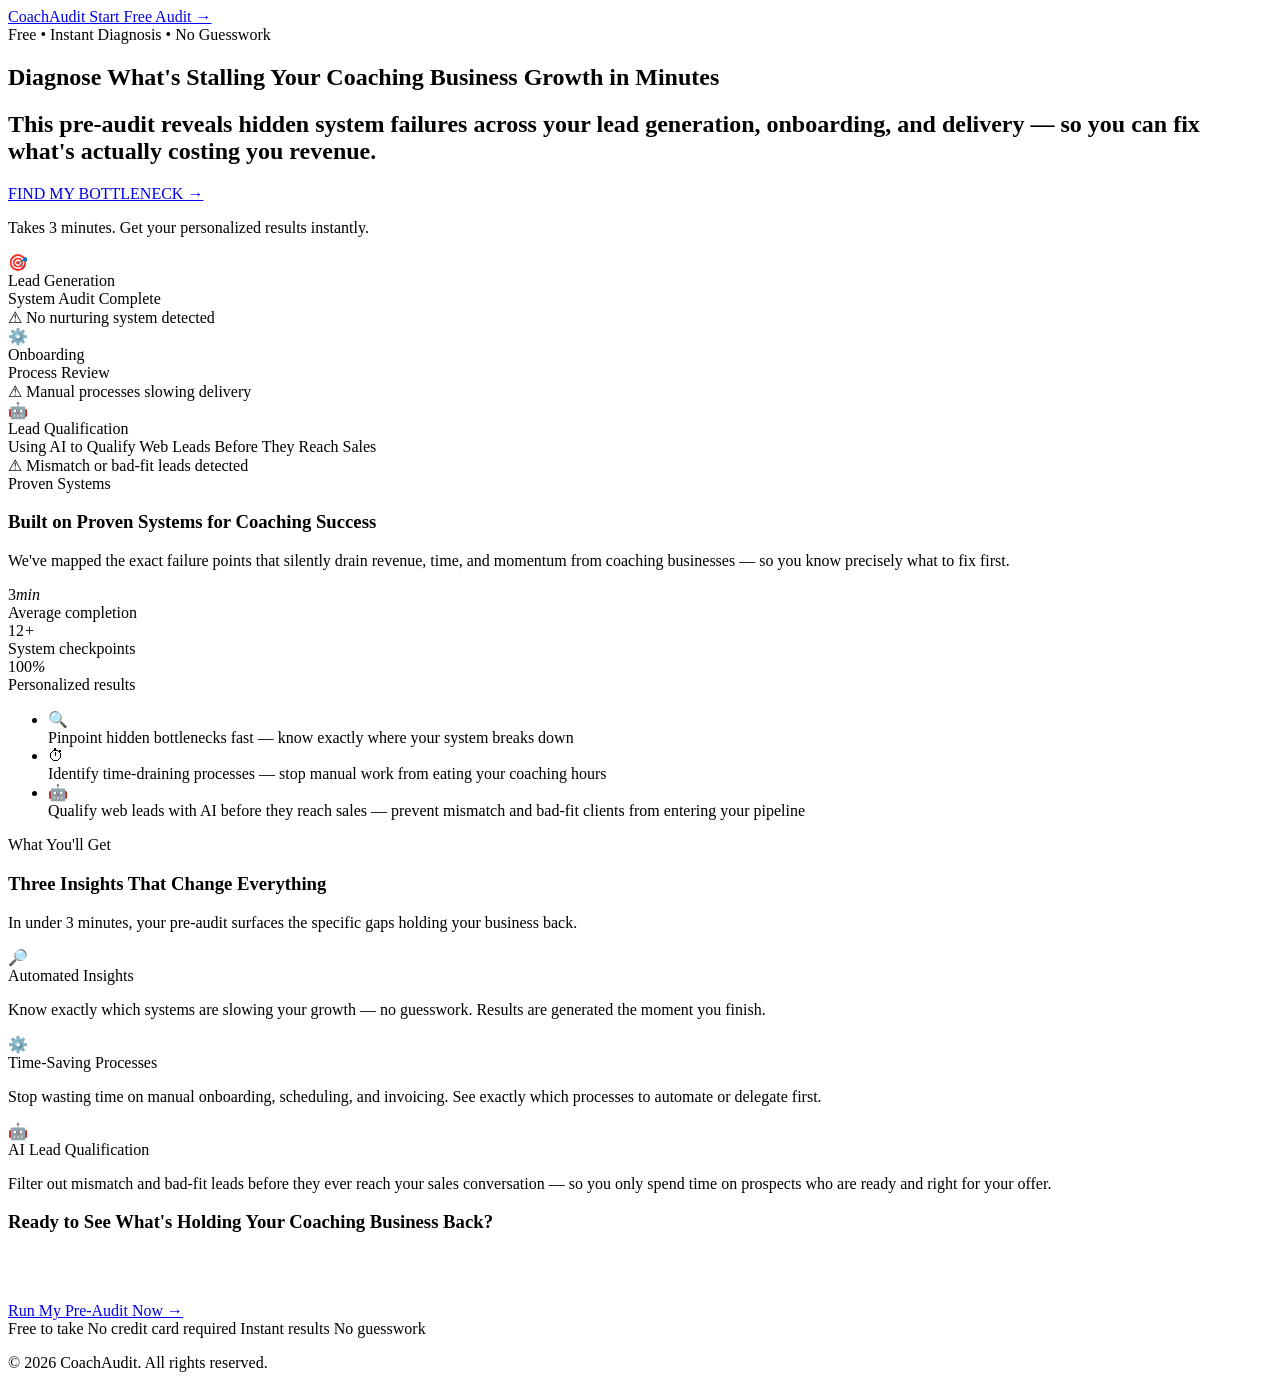
==== index.html @ b31d9e76 "initial commit" ====
<!DOCTYPE html>
<html lang="en">
	<head>
		<meta charset="UTF-8" />
		<meta name="viewport" content="width=device-width, initial-scale=1.0" />
		<title>Coaching Business Pre-Audit | Diagnose What's Stalling Your Growth</title>
		<link rel="preconnect" href="https://fonts.googleapis.com" />
		<link rel="preconnect" href="https://fonts.gstatic.com" crossorigin />
		<link href="https://fonts.googleapis.com/css2?family=Sora:wght@400;500;600;700;800&family=DM+Sans:wght@400;500;600&display=swap" rel="stylesheet" />
		<link rel="stylesheet" href="style.css"/>

	</head>
	<body>

		<!-- ══ NAV ══════════════════════════════════════════════════ -->
		<nav>
			<div class="container">
				<div class="nav-inner">
					<a href="#" class="logo">
						<span class="logo-pip"></span>CoachAudit
					</a>
					<a href="YOUR_PRE_AUDIT_APP_URL_HERE" class="nav-btn">Start Free Audit →</a>
				</div>
			</div>
		</nav>


		<!-- ══ 1️⃣ HERO ═════════════════════════════════════════════ -->
		<section id="hero">
			<div class="container">
				<div class="hero-grid">

					<!-- Left Column -->
					<div>
						<!-- Accent line ABOVE button (spec) -->
						<div class="hero-accent t-accent">
							Free &bull; Instant Diagnosis &bull; No Guesswork
						</div>

						<h1 class="t-h1 hero-h1">
							Diagnose What's Stalling Your Coaching Business Growth in Minutes
						</h1>

						<h2 class="t-h2 hero-h2">
							This pre-audit reveals hidden system failures across your lead generation, onboarding, and delivery — so you can fix what's actually costing you revenue.
						</h2>

						<!-- CTA Stack: Button → Microcopy (16px gap) -->
						<a href="YOUR_PRE_AUDIT_APP_URL_HERE" class="btn-primary">
							<span class="t-btn">FIND MY BOTTLENECK →</span>
						</a>
						<p class="t-body" style="font-size:16px;">Takes 3 minutes. Get your personalized results instantly.</p>
					</div>

					<!-- Right Column — Audit Mock Cards (white bg, soft shadow, rounded 8px, 16px vertical spacing) -->
					<div class="cards-stack">

						<div class="audit-card">
							<div class="ci-wrap ci-red">🎯</div>
							<div>
								<div class="card-cat">Lead Generation</div>
								<div class="card-head">System Audit Complete</div>
								<!-- Red (#E05252) for issues -->
								<span class="card-badge cb-red">⚠ No nurturing system detected</span>
							</div>
						</div>

						<div class="audit-card">
							<div class="ci-wrap ci-red">⚙️</div>
							<div>
								<div class="card-cat">Onboarding</div>
								<div class="card-head">Process Review</div>
								<span class="card-badge cb-red">⚠ Manual processes slowing delivery</span>
							</div>
						</div>

						<div class="audit-card">
							<div class="ci-wrap ci-red">🤖</div>
							<div>
								<div class="card-cat">Lead Qualification</div>
								<div class="card-head">Using AI to Qualify Web Leads Before They Reach Sales</div>
								<span class="card-badge cb-red">⚠ Mismatch or bad-fit leads detected</span>
							</div>
						</div>

					</div>
				</div>
			</div>
		</section>


		<!-- ══ 2️⃣ AUTHORITY BLOCK ═══════════════════════════════════ -->
		<!-- Background: #E8E6DF -->
		<section id="authority">
			<div class="container">
				<div class="auth-inner">

					<div class="reveal">
						<div class="eyebrow">Proven Systems</div>
						<!-- H3: Bold 700, 28–32px, color #E05252 -->
						<h3 class="t-h3">Built on Proven Systems for Coaching Success</h3>
						<div class="rule"></div>
						<p class="t-body">We've mapped the exact failure points that silently drain revenue, time, and momentum from coaching businesses — so you know precisely what to fix first.</p>
						<div class="stat-row">
							<div>
								<div class="stat-num">3<em>min</em></div>
								<div class="stat-lbl">Average completion</div>
							</div>
							<div>
								<div class="stat-num">12<em>+</em></div>
								<div class="stat-lbl">System checkpoints</div>
							</div>
							<div>
								<div class="stat-num">100<em>%</em></div>
								<div class="stat-lbl">Personalized results</div>
							</div>
						</div>
					</div>

					<!-- Icons: #E8A427 / #E05252, 24–32px -->
					<ul class="auth-bullets reveal d1">
						<li>
							<div class="bull-icon">🔍</div>
							<span class="bull-text">Pinpoint hidden bottlenecks fast — know exactly where your system breaks down</span>
						</li>
						<li>
							<div class="bull-icon">⏱</div>
							<span class="bull-text">Identify time-draining processes — stop manual work from eating your coaching hours</span>
						</li>
						<li>
							<div class="bull-icon">🤖</div>
							<span class="bull-text">Qualify web leads with AI before they reach sales — prevent mismatch and bad-fit clients from entering your pipeline</span>
						</li>
					</ul>

				</div>
			</div>
		</section>


		<!-- ══ 3️⃣ FEATURES ═══════════════════════════════════════════ -->
		<!-- Background: #E8E6DF -->
		<section id="features">
			<div class="container">

				<div class="feat-header reveal">
					<div class="eyebrow" style="justify-content:center;">What You'll Get</div>
					<h3 class="t-h3">Three Insights That Change Everything</h3>
					<p class="t-body" style="margin-top:10px;">In under 3 minutes, your pre-audit surfaces the specific gaps holding your business back.</p>
				</div>

				<!-- 3 columns horizontal on desktop -->
				<div class="feat-grid">

					<div class="feat-card reveal d1">
						<!-- Icon: magnifying glass, #E8A427 -->
						<div class="feat-icon">🔎</div>
						<!-- Feature Headline: Bold 700, 20px, #000 -->
						<div class="t-feat">Automated Insights</div>
						<!-- Body: Regular 400, 16px, #444 -->
						<p class="t-body">Know exactly which systems are slowing your growth — no guesswork. Results are generated the moment you finish.</p>
					</div>

					<div class="feat-card reveal d2">
						<!-- Icon: clock/gear -->
						<div class="feat-icon">⚙️</div>
						<div class="t-feat">Time-Saving Processes</div>
						<p class="t-body">Stop wasting time on manual onboarding, scheduling, and invoicing. See exactly which processes to automate or delegate first.</p>
					</div>

					<div class="feat-card reveal d3">
						<!-- Icon: AI / filter -->
						<div class="feat-icon">🤖</div>
						<div class="t-feat">AI Lead Qualification</div>
						<p class="t-body">Filter out mismatch and bad-fit leads before they ever reach your sales conversation — so you only spend time on prospects who are ready and right for your offer.</p>
					</div>

				</div>
			</div>
		</section>


		<!-- ══ 4️⃣ SECONDARY CTA ══════════════════════════════════════ -->
		<section id="cta2">
			<div class="container">
				<!-- H3: Bold 700, 24px, spec shows same size desktop/mobile -->
				<h3 class="t-h3">Ready to See What's Holding Your Coaching Business Back?</h3>
				<!-- Microcopy: Regular 400, 16px / 14px mobile -->
				<p class="cta2-micro t-body" style="color:rgba(255,255,255,.5); margin:12px 0 32px;">Takes just 3 minutes. Get actionable insights instantly.</p>
				<!-- Button: full-width, #E8A427, Bold 700, rounded 10px, subtle shadow -->
				<a href="YOUR_PRE_AUDIT_APP_URL_HERE" class="btn-primary full-center">
					<span class="t-btn">Run My Pre-Audit Now →</span>
				</a>
				<div class="trust-row">
					<span class="trust-item">Free to take</span>
					<span class="trust-item">No credit card required</span>
					<span class="trust-item">Instant results</span>
					<span class="trust-item">No guesswork</span>
				</div>
			</div>
		</section>


		<!-- ══ FOOTER ═════════════════════════════════════════════════ -->
		<footer>
			<div class="container">
				<p>© 2026 CoachAudit. All rights reserved.</p>
			</div>
		</footer>


		<!-- ══ SCROLL REVEAL ══════════════════════════════════════════ -->
		<script>
		const io = new IntersectionObserver(entries => {
			entries.forEach(e => {
				if (e.isIntersecting) { e.target.classList.add('in'); io.unobserve(e.target); }
			});
		}, { threshold: 0.13 });
		document.querySelectorAll('.reveal').forEach(el => io.observe(el));
		</script>

	</body>
</html>
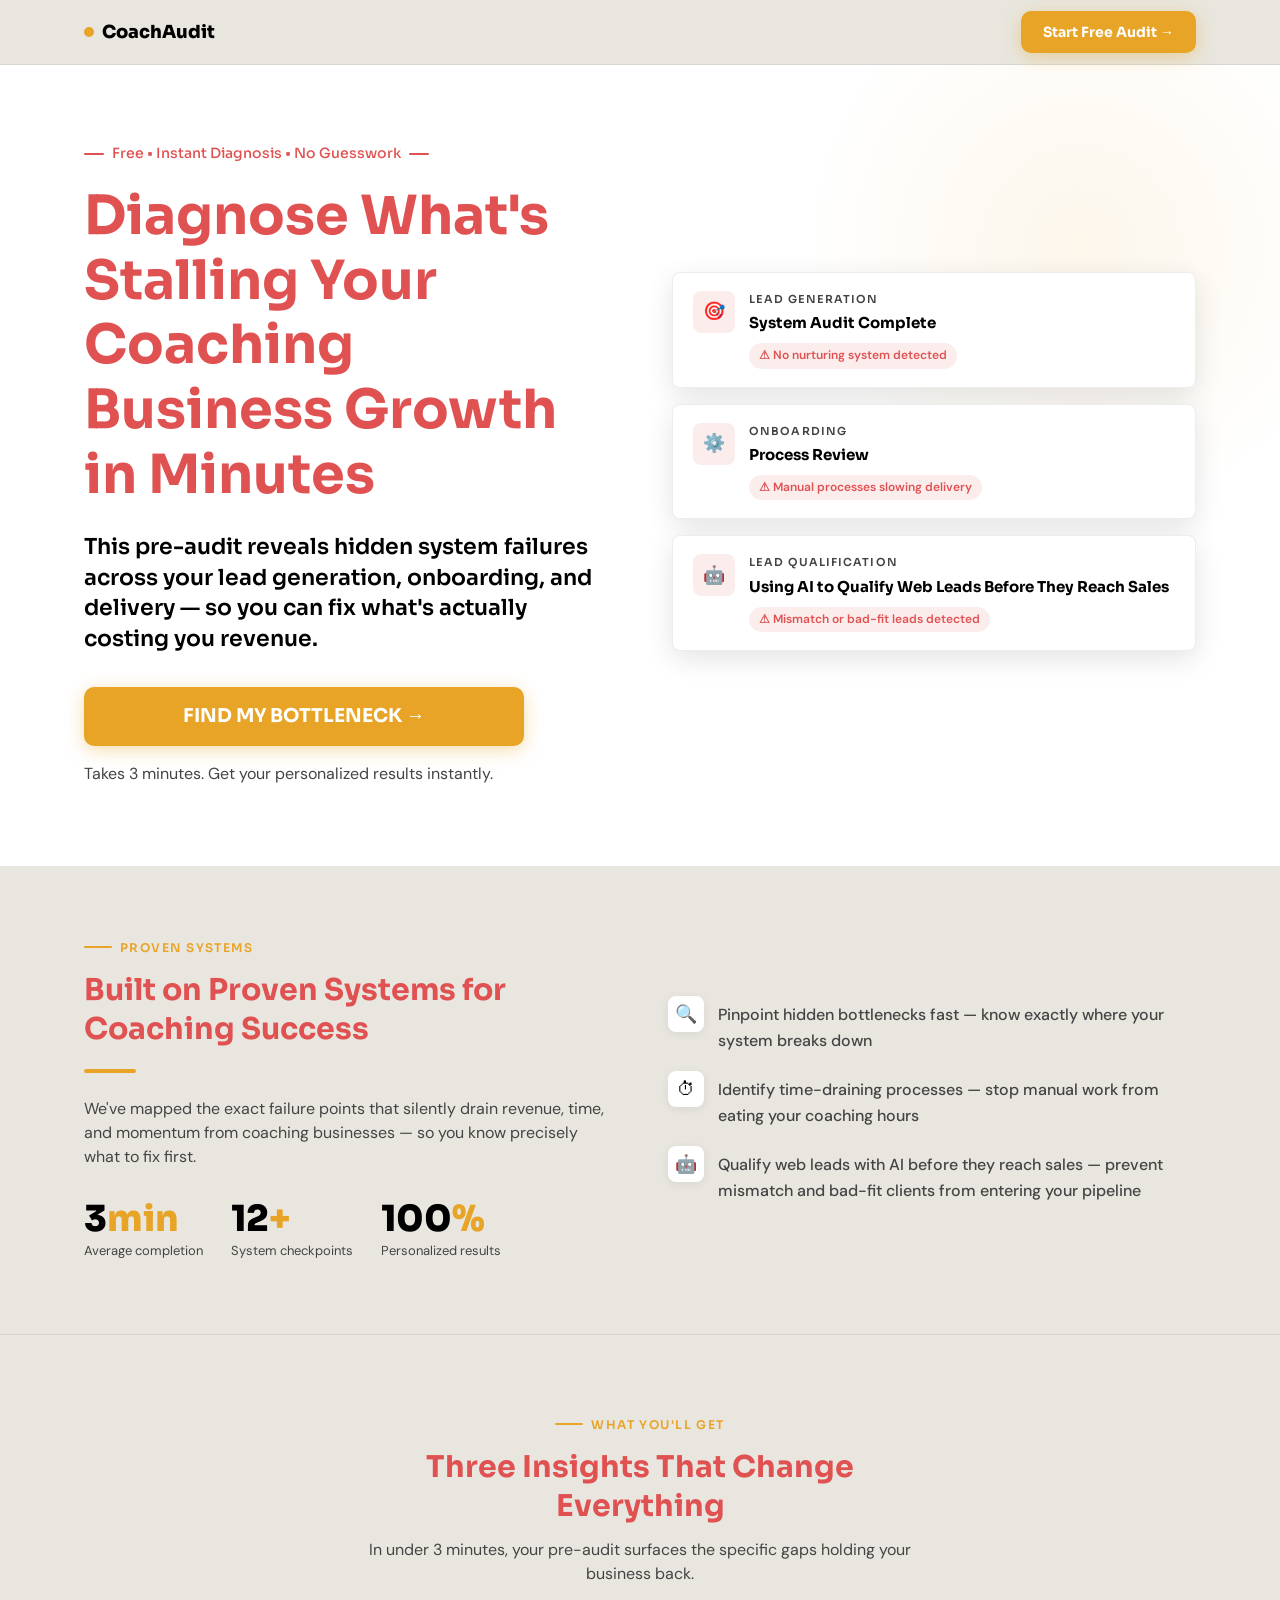
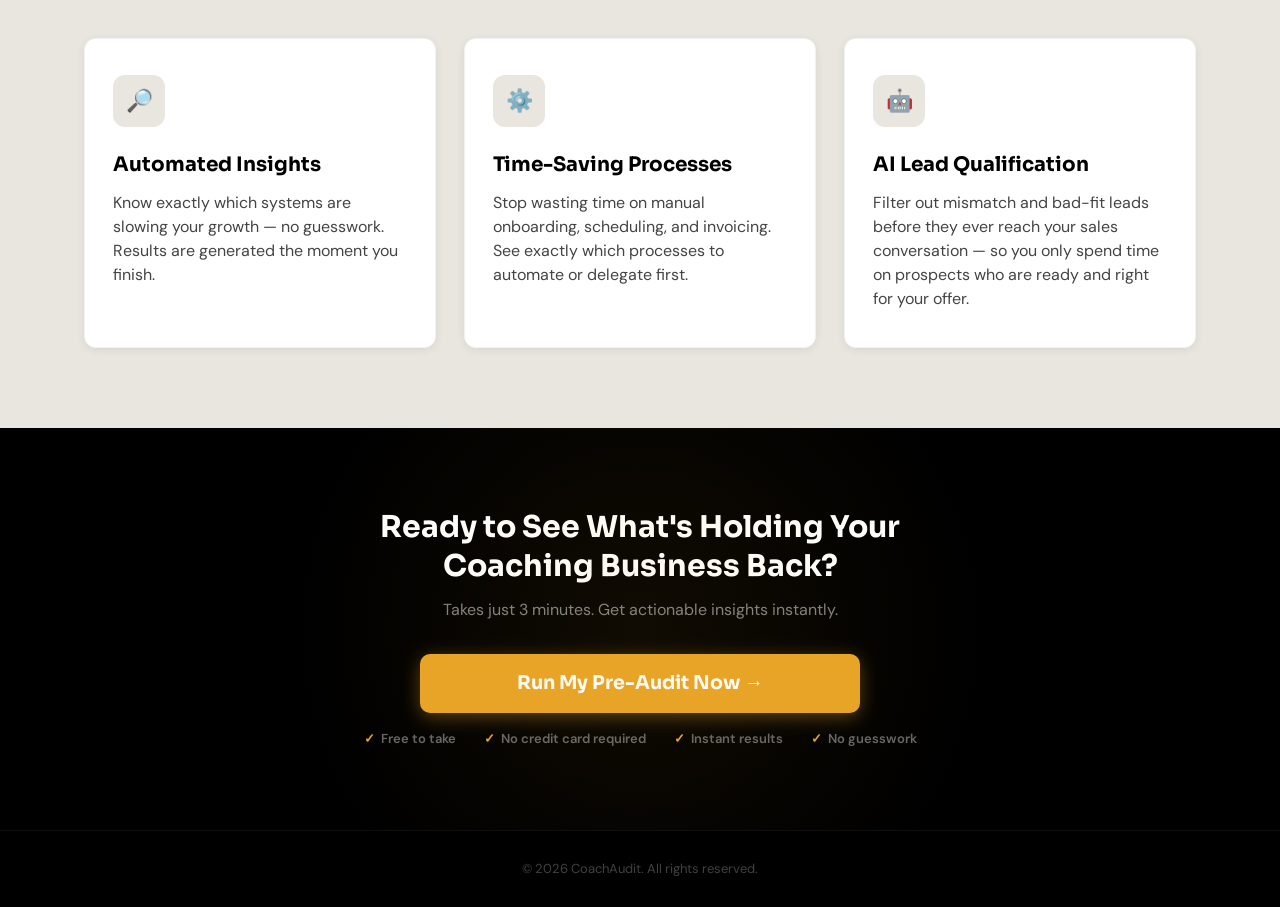
==== commit 100a5b21: "add audit route" ====
--- a/index.html
+++ b/index.html
@@ -19,7 +19,7 @@
 					<a href="#" class="logo">
 						<span class="logo-pip"></span>CoachAudit
 					</a>
-					<a href="YOUR_PRE_AUDIT_APP_URL_HERE" class="nav-btn">Start Free Audit →</a>
+					<a href="audit_form.html" class="nav-btn">Start Free Audit →</a>
 				</div>
 			</div>
 		</nav>
@@ -46,7 +46,7 @@
 						</h2>
 
 						<!-- CTA Stack: Button → Microcopy (16px gap) -->
-						<a href="YOUR_PRE_AUDIT_APP_URL_HERE" class="btn-primary">
+						<a href="audit_form.html" class="btn-primary">
 							<span class="t-btn">FIND MY BOTTLENECK →</span>
 						</a>
 						<p class="t-body" style="font-size:16px;">Takes 3 minutes. Get your personalized results instantly.</p>
@@ -188,7 +188,7 @@
 				<!-- Microcopy: Regular 400, 16px / 14px mobile -->
 				<p class="cta2-micro t-body" style="color:rgba(255,255,255,.5); margin:12px 0 32px;">Takes just 3 minutes. Get actionable insights instantly.</p>
 				<!-- Button: full-width, #E8A427, Bold 700, rounded 10px, subtle shadow -->
-				<a href="YOUR_PRE_AUDIT_APP_URL_HERE" class="btn-primary full-center">
+				<a href="audit_form.html" class="btn-primary full-center">
 					<span class="t-btn">Run My Pre-Audit Now →</span>
 				</a>
 				<div class="trust-row">
--- a/style.css
+++ b/style.css
@@ -0,0 +1,267 @@
+/* ─── DESIGN TOKENS ────────────────────────────────────── */
+:root {
+	--gold:        #E8A427;
+	--gold-dark:   #C4881A;
+	--red:         #E05252;
+	--sand:        #E8E6DF;
+	--sand-dark:   #D5D2C8;
+	--text-pri:    #000000;
+	--text-sec:    #444444;
+	--white:       #FFFFFF;
+	--shadow-sm:   0 2px 10px rgba(0,0,0,.07);
+	--shadow-md:   0 8px 28px rgba(0,0,0,.11);
+	--shadow-btn:  0 4px 18px rgba(232,164,39,.38);
+	--r:           8px;
+	--r-btn:       10px;
+}
+
+*, *::before, *::after { box-sizing: border-box; margin: 0; padding: 0; }
+html { scroll-behavior: smooth; }
+
+body {
+	font-family: 'DM Sans', sans-serif;
+	background: var(--sand);
+	color: var(--text-pri);
+	line-height: 1.6;
+	overflow-x: hidden;
+}
+
+/* ─── TYPOGRAPHY SYSTEM (spec-exact) ───────────────────── */
+/* H1: Bold 700, 48–56px desktop / 32–36px mobile, color #E05252 */
+.t-h1 {
+	font-family: 'Sora', sans-serif;
+	font-weight: 700;
+	font-size: clamp(32px, 4.5vw, 54px);
+	line-height: 1.2;
+	color: var(--red);
+}
+/* H2: Semi-Bold 600, 20–24px desktop / 18–20px mobile, color #000 */
+.t-h2 {
+	font-family: 'Sora', sans-serif;
+	font-weight: 600;
+	font-size: clamp(18px, 2vw, 22px);
+	line-height: 1.4;
+	color: var(--text-pri);
+}
+/* H3: Bold 700, 28–32px desktop / 24–28px mobile, color #E05252 */
+.t-h3 {
+	font-family: 'Sora', sans-serif;
+	font-weight: 700;
+	font-size: clamp(24px, 2.5vw, 30px);
+	line-height: 1.3;
+	color: var(--red);
+}
+/* Feature / Bullet Headline: Bold 700, 20px, color #000 */
+.t-feat {
+	font-family: 'Sora', sans-serif;
+	font-weight: 700;
+	font-size: 20px;
+	line-height: 1.4;
+	color: var(--text-pri);
+}
+/* Body / Microcopy: Regular 400, 16px, color #444 */
+.t-body {
+	font-weight: 400;
+	font-size: 16px;
+	line-height: 1.5;
+	color: var(--text-sec);
+}
+/* Button: Bold 700, 18–20px desktop / 16–18px mobile, color #FFFFFF */
+.t-btn {
+	font-family: 'Sora', sans-serif;
+	font-weight: 700;
+	font-size: clamp(16px, 1.5vw, 19px);
+	color: var(--white);
+	line-height: 1.2;
+}
+/* Accent Line: Medium 500, 14–16px, color #E05252 */
+.t-accent {
+	font-family: 'Sora', sans-serif;
+	font-weight: 500;
+	font-size: clamp(13px, 1.1vw, 15px);
+	line-height: 1.4;
+	color: var(--red);
+}
+
+/* ─── LAYOUT ───────────────────────────────────────────── */
+.container { width: 100%; max-width: 1160px; margin: 0 auto; padding: 0 24px; }
+
+/* ─── NAV ──────────────────────────────────────────────── */
+nav {
+	position: sticky; top: 0; z-index: 100;
+	background: rgba(232,230,223,.94);
+	backdrop-filter: blur(14px);
+	border-bottom: 1px solid rgba(0,0,0,.07);
+}
+.nav-inner { display: flex; align-items: center; justify-content: space-between; height: 64px; }
+.logo {
+	font-family: 'Sora', sans-serif; font-weight: 800; font-size: 18px;
+	color: var(--text-pri); display: flex; align-items: center; gap: 8px; text-decoration: none;
+}
+.logo-pip { width: 10px; height: 10px; background: var(--gold); border-radius: 50%; }
+.nav-btn {
+	font-family: 'Sora', sans-serif; font-weight: 700; font-size: 14px;
+	background: var(--gold); color: var(--white);
+	padding: 10px 22px; border-radius: var(--r-btn);
+	text-decoration: none; box-shadow: var(--shadow-btn); transition: background .2s;
+}
+.nav-btn:hover { background: var(--gold-dark); }
+
+/* ─── HERO ─────────────────────────────────────────────── */
+#hero {
+	background: var(--white);
+	padding: 72px 0 80px;
+	position: relative; overflow: hidden;
+}
+#hero::after {
+	content: ''; position: absolute; right: -80px; top: -100px;
+	width: 560px; height: 560px; border-radius: 50%;
+	background: radial-gradient(circle, rgba(232,164,39,.09) 0%, transparent 70%);
+	pointer-events: none;
+}
+.hero-grid { display: grid; grid-template-columns: 1fr 1fr; gap: 64px; align-items: center; }
+
+/* Accent line — top of CTA stack (spec: above button) */
+.hero-accent {
+	display: inline-flex; align-items: center; gap: 8px;
+	margin-bottom: 20px;
+}
+.hero-accent::before, .hero-accent::after {
+	content: ''; width: 20px; height: 2px;
+	background: var(--red); border-radius: 2px; display: inline-block;
+}
+
+/* Spacing: H1 → bottom 24px, H2 → bottom 32px */
+.hero-h1 { margin-bottom: 24px; }
+.hero-h2 { margin-bottom: 32px; }
+
+/* CTA Button — bottom 16px (CTA → Microcopy) */
+.btn-primary {
+	display: inline-flex; align-items: center; justify-content: center; gap: 10px;
+	background: var(--gold); padding: 18px 36px; border-radius: var(--r-btn);
+	text-decoration: none; box-shadow: var(--shadow-btn);
+	transition: background .2s, transform .15s, box-shadow .2s;
+	width: 100%; max-width: 440px;
+	margin-bottom: 16px;
+}
+.btn-primary:hover { background: var(--gold-dark); transform: translateY(-2px); box-shadow: 0 8px 28px rgba(232,164,39,.45); }
+.btn-primary:active { transform: translateY(0); }
+.btn-primary.full-center { margin: 0 auto 16px; display: flex; }
+
+/* ─── AUDIT MOCK CARDS ─────────────────────────────────── */
+/* Stack spacing: 16px vertical */
+.cards-stack { display: flex; flex-direction: column; gap: 16px; position: relative; z-index: 1; }
+
+.audit-card {
+	background: var(--white);
+	border: 1px solid rgba(0,0,0,.07);
+	border-radius: var(--r);   /* 8px */
+	box-shadow: var(--shadow-md);
+	padding: 18px 20px;
+	display: flex; align-items: flex-start; gap: 14px;
+	opacity: 0; transform: translateX(24px);
+	animation: cardIn .45s ease forwards;
+}
+.audit-card:nth-child(1) { animation-delay: .12s; }
+.audit-card:nth-child(2) { animation-delay: .26s; }
+.audit-card:nth-child(3) { animation-delay: .40s; }
+@keyframes cardIn { to { opacity: 1; transform: translateX(0); } }
+
+.ci-wrap { width: 42px; height: 42px; border-radius: 8px; display: flex; align-items: center; justify-content: center; font-size: 18px; flex-shrink: 0; }
+.ci-red  { background: rgba(224,82,82,.1); }
+.ci-gold { background: rgba(232,164,39,.12); }
+
+.card-cat  { font-family: 'Sora', sans-serif; font-size: 11px; font-weight: 600; letter-spacing: .1em; text-transform: uppercase; color: var(--text-sec); margin-bottom: 3px; }
+/* Card header text: Bold 700, 20px; body: Regular 400, 16px */
+.card-head { font-family: 'Sora', sans-serif; font-weight: 700; font-size: 15px; color: var(--text-pri); margin-bottom: 6px; }
+.card-badge { display: inline-flex; align-items: center; gap: 5px; font-size: 12px; font-weight: 600; border-radius: 20px; padding: 3px 10px; }
+.cb-red  { background: rgba(224,82,82,.1);  color: var(--red); }  /* #E05252 for issues */
+.cb-gold { background: rgba(232,164,39,.13); color: #9A6B0A; }    /* #E8A427 for highlights */
+
+/* ─── AUTHORITY BLOCK ──────────────────────────────────── */
+/* Background: #E8E6DF, spacing 24–32px vertical */
+#authority { background: var(--sand); padding: 72px 0; }
+.auth-inner { display: grid; grid-template-columns: 1fr 1fr; gap: 56px; align-items: center; }
+
+.eyebrow {
+	font-family: 'Sora', sans-serif; font-size: 12px; font-weight: 600;
+	letter-spacing: .12em; text-transform: uppercase; color: var(--gold);
+	display: flex; align-items: center; gap: 8px; margin-bottom: 14px;
+}
+.eyebrow::before { content: ''; width: 28px; height: 2px; background: var(--gold); border-radius: 2px; }
+
+.rule { width: 52px; height: 4px; background: var(--gold); border-radius: 2px; margin: 20px 0 24px; }
+
+/* Icons: #E8A427 / #E05252, 24–32px */
+.auth-bullets { list-style: none; display: flex; flex-direction: column; gap: 18px; }
+.auth-bullets li { display: flex; align-items: flex-start; gap: 14px; }
+.bull-icon {
+	width: 36px; height: 36px; border-radius: 8px;
+	background: var(--white); display: flex; align-items: center; justify-content: center;
+	font-size: 18px; flex-shrink: 0; box-shadow: var(--shadow-sm);
+}
+.bull-text { font-weight: 500; font-size: 16px; color: var(--text-sec); padding-top: 6px; }
+
+.stat-row { display: flex; gap: 28px; margin-top: 32px; flex-wrap: wrap; }
+.stat-num { font-family: 'Sora', sans-serif; font-weight: 800; font-size: 36px; line-height: 1; color: var(--text-pri); }
+.stat-num em { font-style: normal; color: var(--gold); }
+.stat-lbl { font-size: 13px; color: var(--text-sec); margin-top: 4px; }
+
+/* ─── FEATURES ─────────────────────────────────────────── */
+/* Background: #E8E6DF, spacing: 24px top/bottom between features */
+#features { background: var(--sand); border-top: 1px solid var(--sand-dark); padding: 80px 0; }
+.feat-header { text-align: center; max-width: 580px; margin: 0 auto 52px; }
+.feat-header .t-h3 { margin-bottom: 12px; }
+
+/* 3 columns horizontal on desktop, stacked on mobile */
+.feat-grid { display: grid; grid-template-columns: repeat(3, 1fr); gap: 28px; }
+
+.feat-card {
+	background: var(--white); border-radius: 12px; padding: 36px 28px;
+	box-shadow: var(--shadow-sm); border: 1px solid rgba(0,0,0,.05);
+	transition: transform .2s, box-shadow .2s;
+}
+.feat-card:hover { transform: translateY(-4px); box-shadow: var(--shadow-md); }
+.feat-icon { width: 52px; height: 52px; border-radius: 12px; background: var(--sand); display: flex; align-items: center; justify-content: center; font-size: 22px; margin-bottom: 24px; } /* 24px spacing between icon and text */
+.feat-card .t-feat { margin-bottom: 12px; }
+
+/* ─── SECONDARY CTA ────────────────────────────────────── */
+/* Vertical padding: 40px top (from features) / 32px (bottom) */
+#cta2 { background: var(--text-pri); padding: 80px 0; text-align: center; position: relative; overflow: hidden; }
+#cta2::before {
+	content: ''; position: absolute; left: 50%; top: 50%; transform: translate(-50%,-50%);
+	width: 700px; height: 700px; border-radius: 50%;
+	background: radial-gradient(circle, rgba(232,164,39,.07) 0%, transparent 70%); pointer-events: none;
+}
+#cta2 .t-h3 { color: var(--white); max-width: 600px; margin: 0 auto; }
+#cta2 .cta2-micro { font-size: 16px; color: rgba(255,255,255,.5); margin: 12px 0 32px; }
+
+.trust-row { display: flex; align-items: center; justify-content: center; gap: 28px; flex-wrap: wrap; margin-top: 8px; }
+.trust-item { font-size: 13px; font-weight: 600; color: rgba(255,255,255,.4); display: flex; align-items: center; gap: 6px; }
+.trust-item::before { content: '✓'; color: var(--gold); }
+
+/* ─── FOOTER ───────────────────────────────────────────── */
+footer { background: var(--text-pri); border-top: 1px solid rgba(255,255,255,.06); padding: 28px 0; text-align: center; }
+footer p { font-size: 13px; color: rgba(255,255,255,.25); }
+
+/* ─── SCROLL REVEAL ─────────────────────────────────────── */
+.reveal { opacity: 0; transform: translateY(22px); transition: opacity .55s ease, transform .55s ease; }
+.reveal.in { opacity: 1; transform: translateY(0); }
+.d1 { transition-delay: .1s; }
+.d2 { transition-delay: .2s; }
+.d3 { transition-delay: .3s; }
+
+/* ─── RESPONSIVE ────────────────────────────────────────── */
+/* Mobile: stack columns, reduce sizes, full-width buttons, 16–20px padding, min-height 48px */
+@media (max-width: 860px) {
+	.hero-grid, .auth-inner { grid-template-columns: 1fr; gap: 40px; }
+	.feat-grid { grid-template-columns: 1fr; }
+	.btn-primary { max-width: 100%; min-height: 48px; }
+	.stat-row { gap: 20px; }
+}
+@media (max-width: 560px) {
+	.container { padding: 0 18px; }
+	.nav-btn { display: none; }
+	#hero, #authority, #features, #cta2 { padding-top: 56px; padding-bottom: 56px; }
+	.trust-row { gap: 14px; }
+}
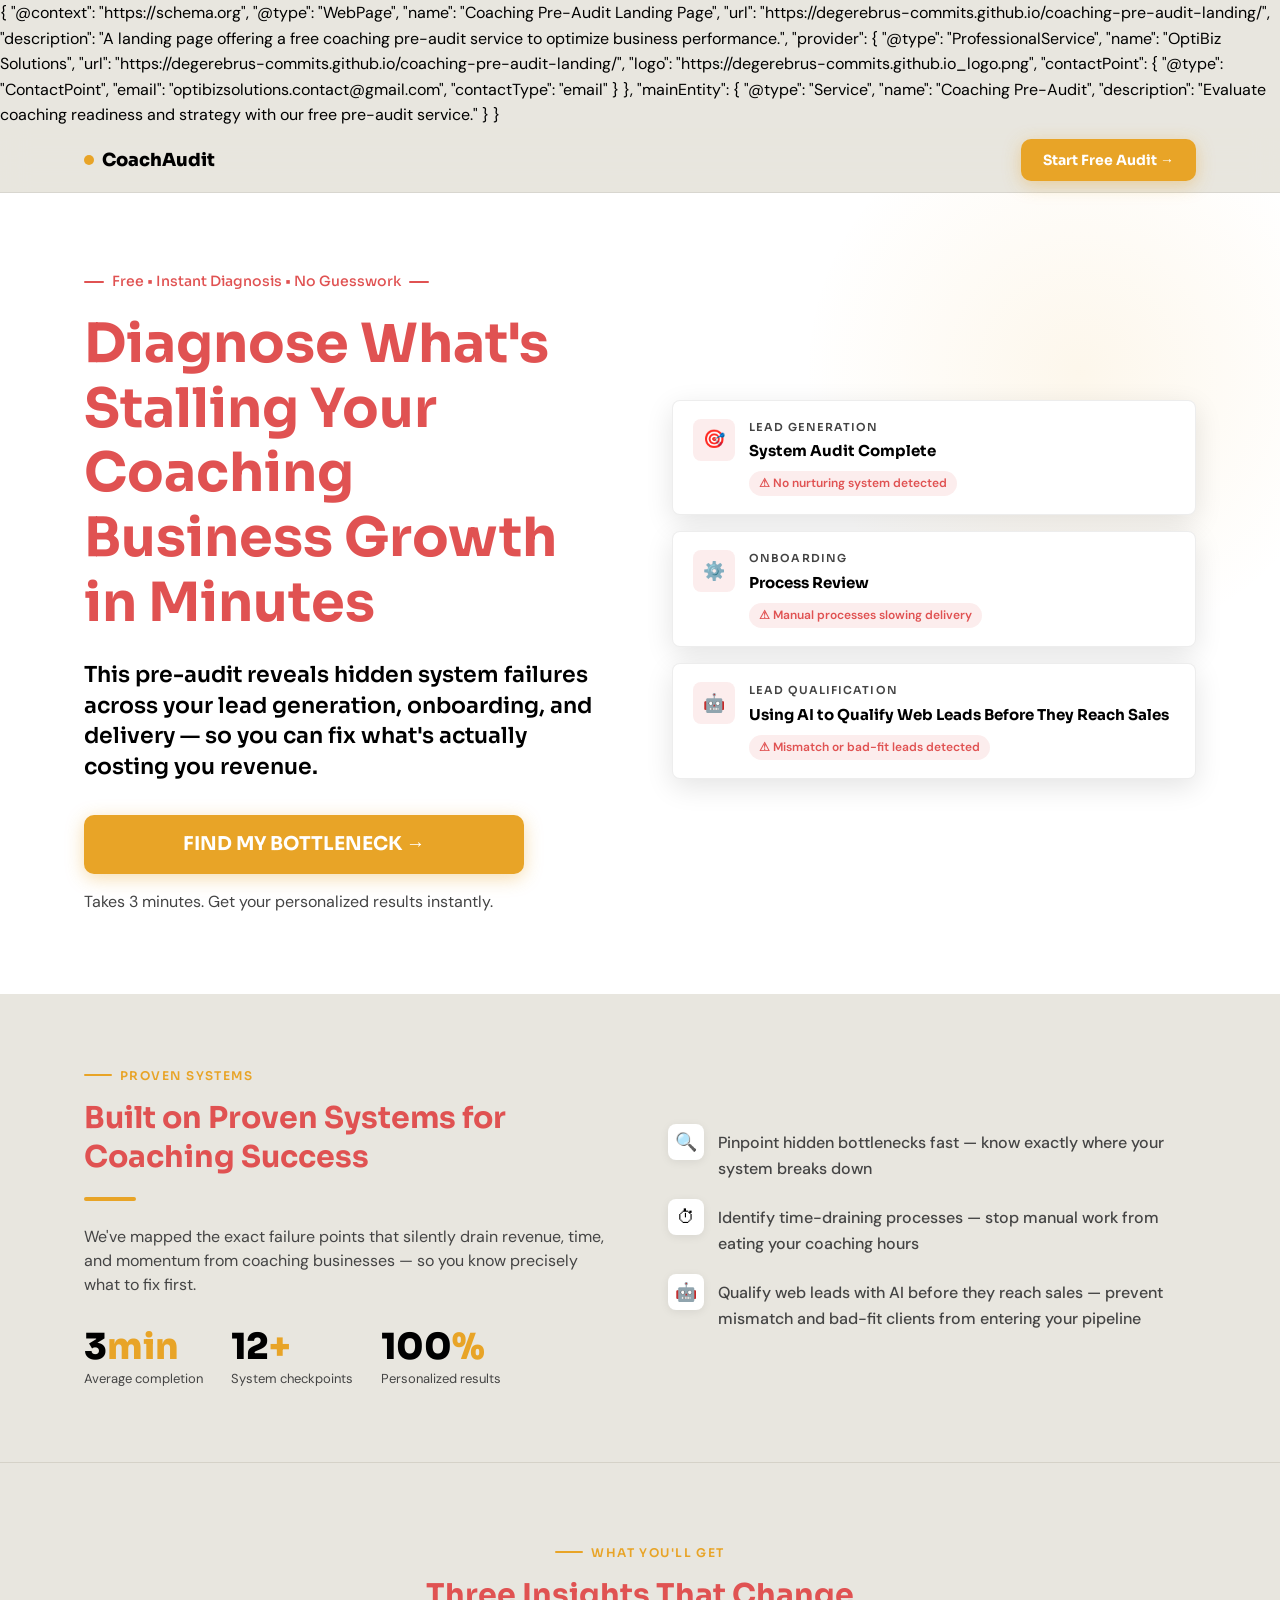
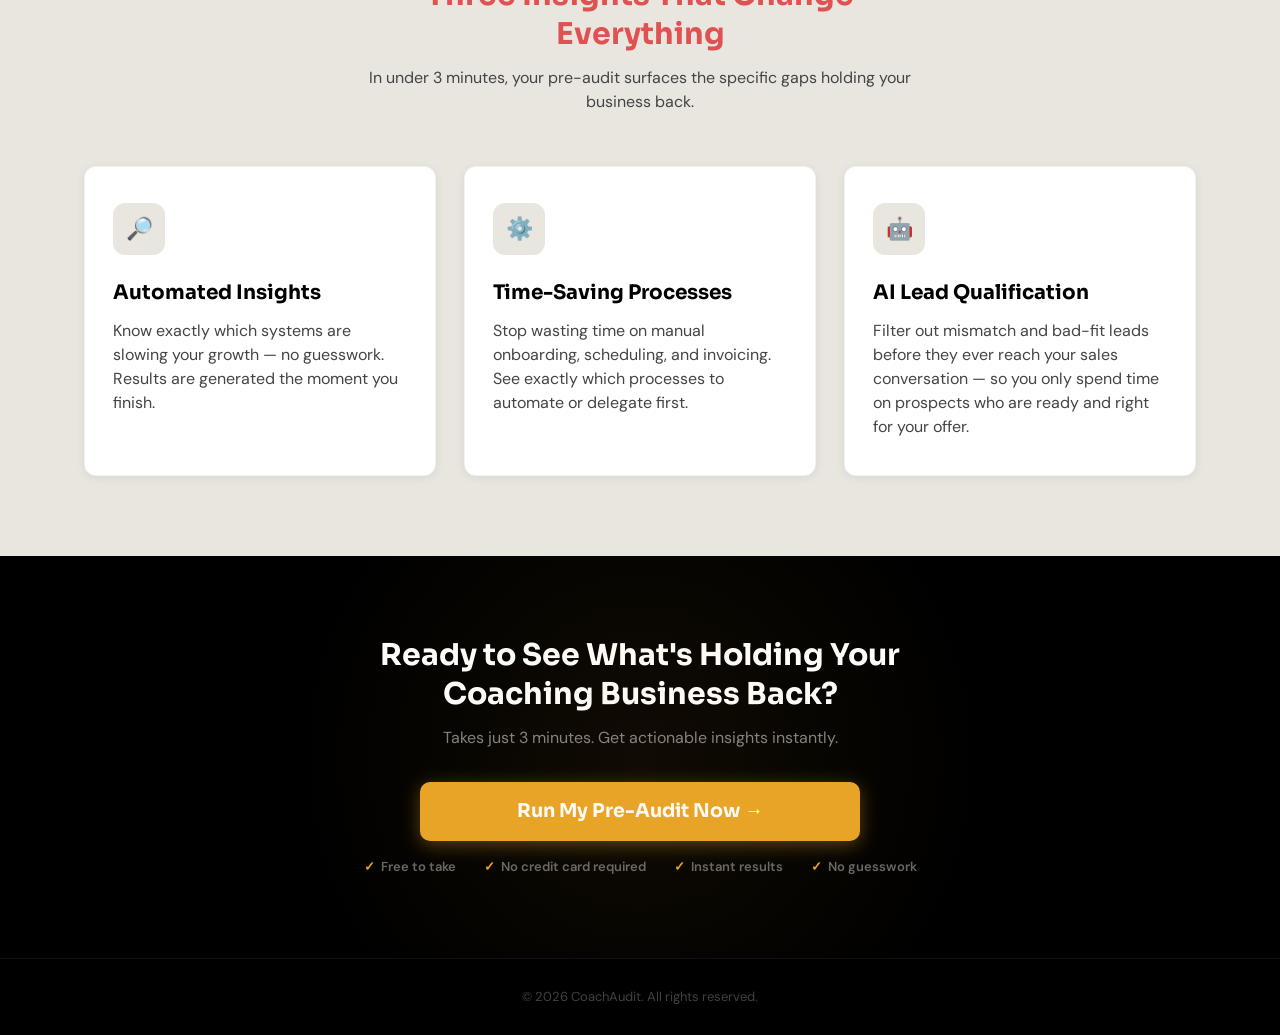
==== commit ad26b153: "Schema Markup" ====
--- a/index.html
+++ b/index.html
@@ -8,6 +8,30 @@
 		<link rel="preconnect" href="https://fonts.gstatic.com" crossorigin />
 		<link href="https://fonts.googleapis.com/css2?family=Sora:wght@400;500;600;700;800&family=DM+Sans:wght@400;500;600&display=swap" rel="stylesheet" />
 		<link rel="stylesheet" href="style.css"/>
+		<meta name="google-site-verification" content="mzxU_3U7hptYOsLc8xZ58EjKY2DdcfehV3CKq_AKF2s" />
+		{
+  "@context": "https://schema.org",
+  "@type": "WebPage",
+  "name": "Coaching Pre-Audit Landing Page",
+  "url": "https://degerebrus-commits.github.io/coaching-pre-audit-landing/",
+  "description": "A landing page offering a free coaching pre-audit service to optimize business performance.",
+  "provider": {
+    "@type": "ProfessionalService",
+    "name": "OptiBiz Solutions",
+    "url": "https://degerebrus-commits.github.io/coaching-pre-audit-landing/",
+    "logo": "https://degerebrus-commits.github.io_logo.png",
+    "contactPoint": {
+      "@type": "ContactPoint",
+      "email": "optibizsolutions.contact@gmail.com",
+      "contactType": "email"
+    }
+  },
+  "mainEntity": {
+    "@type": "Service",
+    "name": "Coaching Pre-Audit",
+    "description": "Evaluate coaching readiness and strategy with our free pre-audit service."
+  }
+}
 
 	</head>
 	<body>
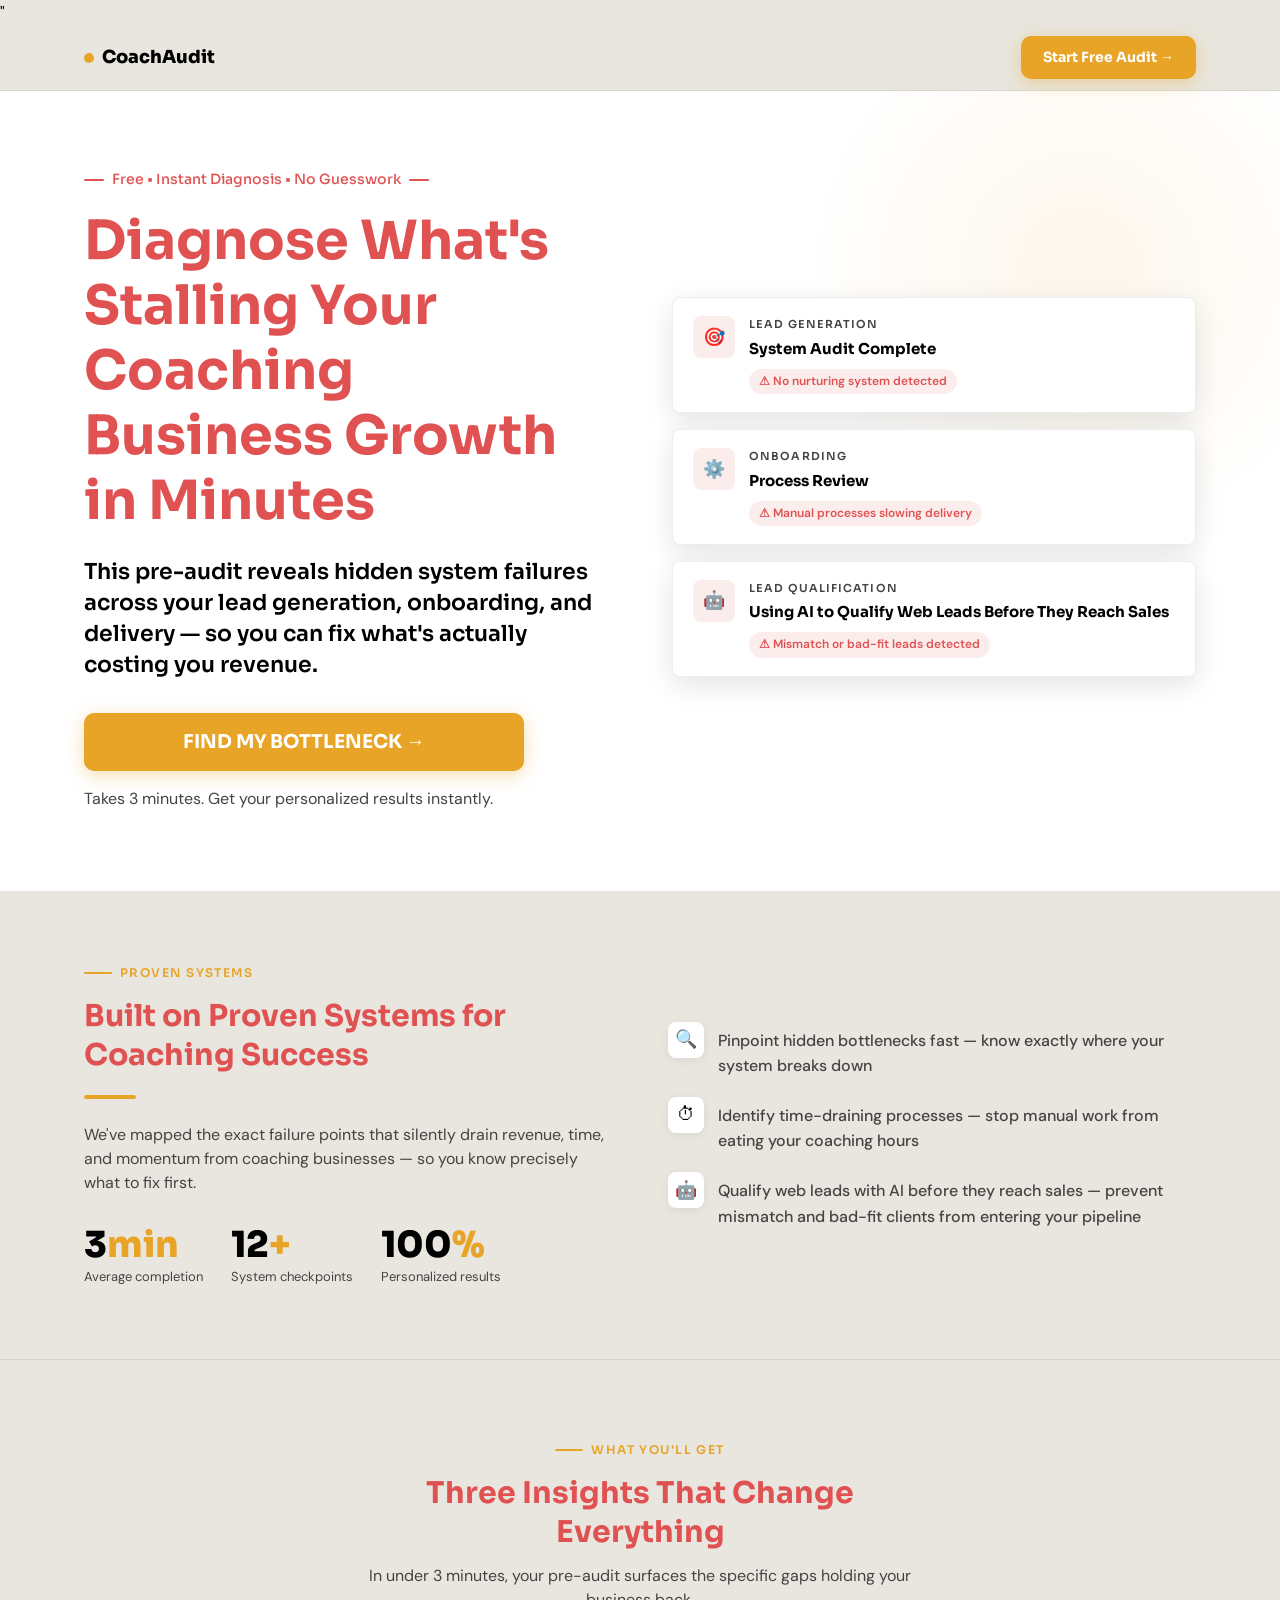
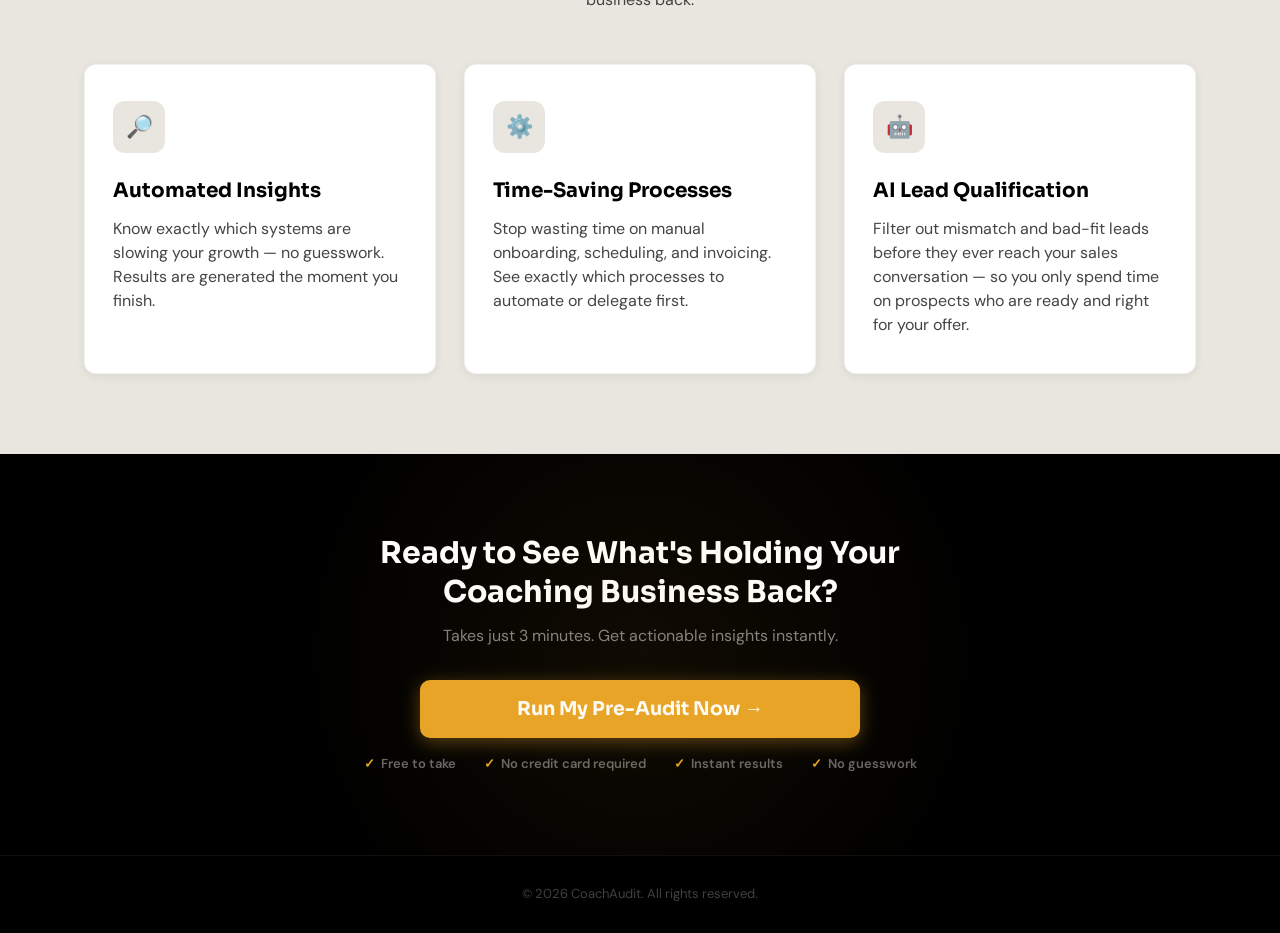
==== commit 11c90944: "schema markup" ====
--- a/index.html
+++ b/index.html
@@ -9,29 +9,31 @@
 		<link href="https://fonts.googleapis.com/css2?family=Sora:wght@400;500;600;700;800&family=DM+Sans:wght@400;500;600&display=swap" rel="stylesheet" />
 		<link rel="stylesheet" href="style.css"/>
 		<meta name="google-site-verification" content="mzxU_3U7hptYOsLc8xZ58EjKY2DdcfehV3CKq_AKF2s" />
-		{
-  "@context": "https://schema.org",
-  "@type": "WebPage",
-  "name": "Coaching Pre-Audit Landing Page",
-  "url": "https://degerebrus-commits.github.io/coaching-pre-audit-landing/",
-  "description": "A landing page offering a free coaching pre-audit service to optimize business performance.",
-  "provider": {
-    "@type": "ProfessionalService",
-    "name": "OptiBiz Solutions",
-    "url": "https://degerebrus-commits.github.io/coaching-pre-audit-landing/",
-    "logo": "https://degerebrus-commits.github.io_logo.png",
-    "contactPoint": {
-      "@type": "ContactPoint",
-      "email": "optibizsolutions.contact@gmail.com",
-      "contactType": "email"
-    }
-  },
-  "mainEntity": {
-    "@type": "Service",
-    "name": "Coaching Pre-Audit",
-    "description": "Evaluate coaching readiness and strategy with our free pre-audit service."
-  }
-}
+		<script type="application/json">
+			{
+			"@context": "https://schema.org",
+			"@type": "WebPage",
+			"name": "Coaching Pre-Audit Landing Page",
+			"url": "https://degerebrus-commits.github.io/coaching-pre-audit-landing/",
+			"description": "A landing page offering a free coaching pre-audit service to optimize business performance.",
+			"provider": {
+				"@type": "ProfessionalService",
+				"name": "OptiBiz Solutions",
+				"url": "https://degerebrus-commits.github.io/coaching-pre-audit-landing/",
+				"logo": "https://degerebrus-commits.github.io/logo.png",
+				"contactPoint": {
+				"@type": "ContactPoint",
+				"email": "optibizsolutions.contact@gmail.com",
+				"contactType": "email"
+				}
+			},
+			"mainEntity": {
+				"@type": "Service",
+				"name": "Coaching Pre-Audit",
+				"description": "Evaluate coaching readiness and strategy with our free pre-audit service."
+			}
+			}
+		</script>"
 
 	</head>
 	<body>
